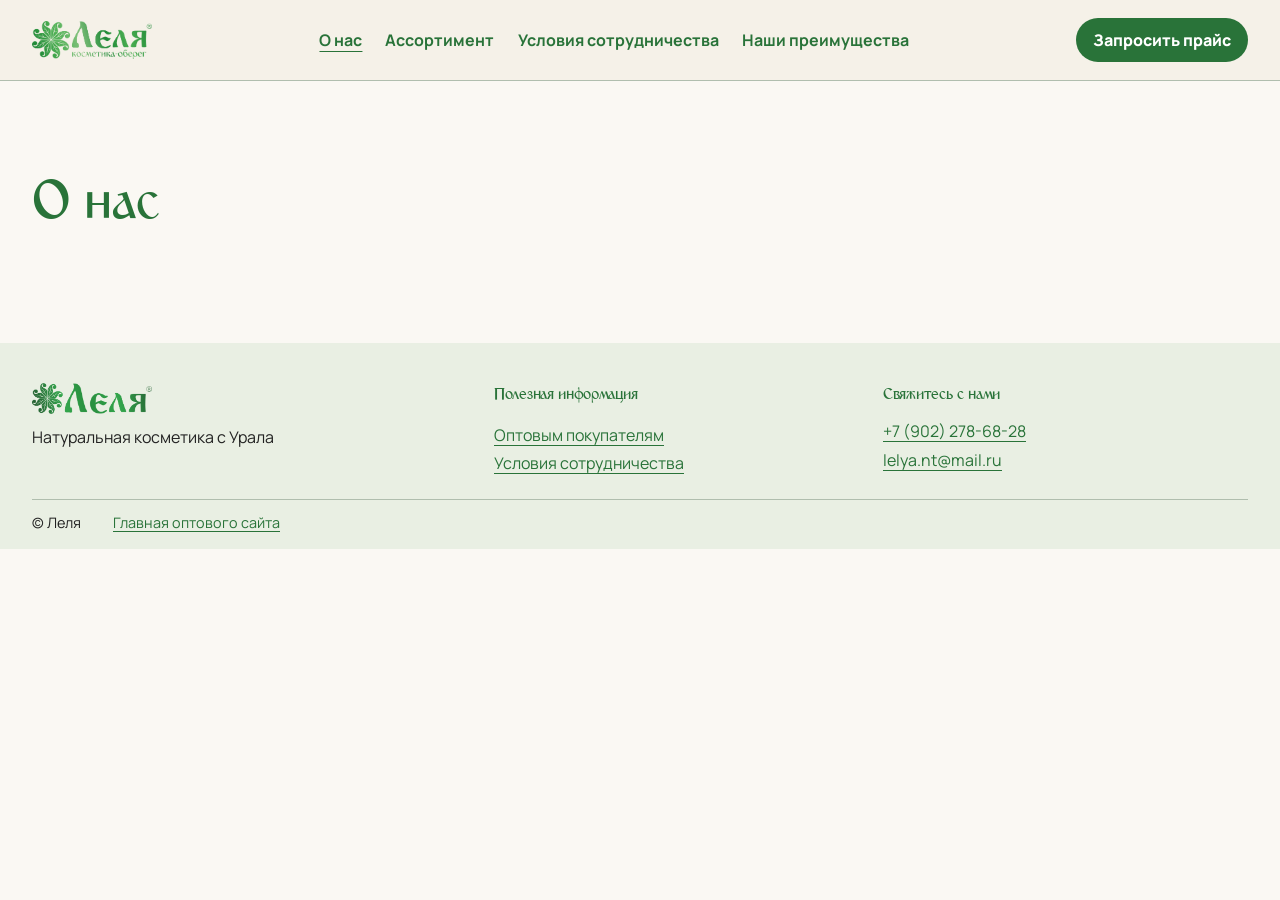
==== about.html @ 3afdf1a1 "Improve cards and add partner navigation pages" ====
<!doctype html>
<html lang="ru">
<head>
<meta charset="utf-8">
<meta name="viewport" content="width=device-width, initial-scale=1">
<meta name="description" content="О производителе натуральной косметики «Леля».">
<title>О нас&nbsp;— Леля оптом</title>
<link rel="icon" href="assets/icon.png">
<link rel="stylesheet" href="https://fonts.googleapis.com/css2?family=Manrope:wght@400;500;600;700;800&amp;display=swap">
<link rel="stylesheet" href="styles.css">
</head>
<body>
<a class="skip" href="#about">К&nbsp;содержанию</a>
<header class="header">
  <div class="wrap header-inner">
    <a href="index.html" aria-label="Леля — главная оптового сайта"><img class="logo" src="assets/logo-header.png" alt="Леля"></a>
    <nav class="desktop-menu" aria-label="Основное меню"><a href="about.html" aria-current="page">О&nbsp;нас</a><a href="assortment.html">Ассортимент</a><a href="terms.html">Условия сотрудничества</a><a href="benefits.html">Наши преимущества</a></nav>
    <details class="mobile-menu">
      <summary aria-label="Меню"><span aria-hidden="true"></span></summary>
      <nav aria-label="Основное меню"><a href="about.html" aria-current="page">О&nbsp;нас</a><a href="assortment.html">Ассортимент</a><a href="terms.html">Условия сотрудничества</a><a href="benefits.html">Наши преимущества</a></nav>
    </details>
    <a class="button small" href="index.html#contact">Запросить прайс</a>
  </div>
</header>
<main id="about" class="wrap section">
  <h1 class="terms-title">О&nbsp;нас</h1>
</main>
<footer class="footer history">
  <div class="wrap footer-grid">
    <div><a href="index.html"><img class="logo" src="assets/logo.png" alt="Леля"></a><p>Натуральная косметика с&nbsp;Урала</p></div>
    <nav aria-label="Полезная информация"><h3>Полезная информация</h3><a href="index.html#partners">Оптовым покупателям</a><a href="terms.html">Условия сотрудничества</a></nav>
    <div><h3>Свяжитесь с&nbsp;нами</h3><address><a href="tel:+79022786828">+7 (902) 278-68-28</a><a href="mailto:lelya.nt@mail.ru">lelya.nt@mail.ru</a></address></div>
  </div>
  <div class="wrap footer-bottom"><span>©&nbsp;Леля</span><a href="index.html">Главная оптового сайта</a></div>
</footer>
</body>
</html>
---- styles.css ----
@font-face {
  font-family: Milelya;
  src: url("assets/Milelya.woff2") format("woff2");
  font-style: normal;
  font-weight: 500;
  font-display: swap;
}

:root {
  --ink: #222222;
  --green: #297339;
  --deep: var(--green);
  --cream: #faf8f3;
  --header-cream: #f5f1e8;
  --mist: #e9efe3;
  --line: #b0beae;
  --white: #ffffff;
  --field-line: #4a4a4a;
  --error-ink: #822929;
  --error-background: #f9f2ef;
  --heading-font: Milelya, Manrope, system-ui, sans-serif;
  color: var(--ink);
  background: var(--cream);
  font: 100%/1.5 Manrope, system-ui, sans-serif;
}
* { box-sizing: border-box; }
body { margin: 0; }
html { scroll-padding-top: 6.5rem; }
img { display: block; max-width: 100%; }
a { color: var(--deep); text-underline-offset: .23em; }
a:hover { text-decoration-thickness: 2px; }
:focus-visible { outline: 3px solid var(--green); outline-offset: 4px; }
p { margin: 0 0 .85rem; }
h1, h2, h3 { margin: 0 0 .75rem; font-family: var(--heading-font); font-weight: 500; line-height: 1.1; letter-spacing: -.3px; color: var(--deep); }
h1 { font-size: clamp(2.9rem, 6vw, 5.6rem); }
h2 { font-size: clamp(2.2rem, 4vw, 3.8rem); }
h3 { font-size: 1.2rem; line-height: 1.25; }
.wrap { width: min(76rem, calc(100% - 3rem)); margin-inline: auto; }
.section { padding-block: clamp(3rem, 7vw, 6.5rem); }
.skip { position: absolute; top: .5rem; left: .5rem; transform: translateY(-200%); padding: .6rem; background: white; z-index: 4; }
.skip:focus { transform: none; }
.header { position: sticky; top: 0; z-index: 3; background: var(--header-cream); border-bottom: 1px solid var(--line); }
.header-inner { min-height: 5rem; display: flex; justify-content: space-between; align-items: center; gap: 1rem; }
.logo { width: 7.5rem; height: auto; }
.desktop-menu { display: flex; align-items: center; gap: clamp(.7rem, 1.8vw, 1.65rem); }
.mobile-menu { display: none; }
.header nav a { text-decoration: none; font-weight: 700; }
.header nav a:hover { text-decoration: underline; }
.header nav a[aria-current] { text-decoration: underline; text-underline-offset: .3em; }
.button { display: inline-flex; align-items: center; justify-content: center; padding: .85rem 1.35rem; border: 1px solid transparent; border-radius: 2rem; background: var(--green); color: var(--white); font: inherit; font-weight: 800; text-decoration: none; cursor: pointer; }
.button:hover { text-decoration: underline; }
.small { padding: .55rem 1rem; }
@media (prefers-reduced-motion: no-preference) {
  .header-inner > .button { animation: header-price-pulse 5s ease-in-out 4.5s infinite; }
}
@keyframes header-price-pulse {
  0%, 20%, 100% { scale: 1; }
  10% { scale: 1.1; }
}
.hero { display: grid; grid-template-columns: 1fr 1fr; align-items: center; gap: clamp(1.4rem, 4vw, 4rem); padding-block: clamp(2rem, 6vw, 5rem) 3rem; }
.hero-image { width: 100%; height: 100%; min-height: 24rem; max-height: 33rem; object-fit: cover; object-position: 66% center; border-radius: .75rem; background: var(--mist); }
.hero-carousel {
  position: relative;
  width: 100%;
  height: 100%;
  min-height: 24rem;
  max-height: 33rem;
  overflow: hidden;
  touch-action: pan-y pinch-zoom;
  isolation: isolate;
  border-radius: .75rem;
  background: var(--mist);
}
.carousel-photo {
  position: absolute;
  inset: 0;
  width: 100%;
  height: 100%;
  object-fit: cover;
  opacity: 0;
  transition: opacity .55s ease;
}
.carousel-photo.is-active { opacity: 1; }
.carousel-original { object-position: 66% center; }
.carousel-controls {
  position: absolute;
  right: .8rem;
  bottom: .8rem;
  display: flex;
  gap: .35rem;
}
.carousel-controls[hidden] { display: none; }
.carousel-controls button {
  min-width: 2.75rem;
  min-height: 2.75rem;
  padding: .25rem .7rem;
  border: 1px solid var(--line);
  border-radius: 2rem;
  background: var(--white);
  color: var(--deep);
  font: inherit;
  font-weight: 800;
  cursor: pointer;
}
@media (prefers-reduced-motion: reduce) {
  .carousel-photo { transition: none; }
}
.eyebrow { color: var(--green); font-size: .9rem; font-weight: 800; letter-spacing: .085em; text-transform: uppercase; }
.intro { max-width: 36rem; font-size: 1.12rem; }
.facts, .partner-copy { grid-column: 1 / -1; }
.facts { display: grid; grid-template-columns: repeat(4, 1fr); padding: 1rem; background: var(--mist); border-radius: .75rem; }
.facts div { padding: .65rem 1rem; }
.facts div + div { border-left: 1px solid var(--line); }
.facts strong, .facts span { display: block; }
.facts strong { font-family: var(--heading-font); font-weight: 500; font-size: clamp(1.4rem, 3vw, 2.4rem); color: var(--deep); }
.facts span { font-size: .92rem; }
.partner-copy, .split { display: grid; grid-template-columns: 1fr 1fr; gap: clamp(1rem, 5vw, 5rem); }
.partner-copy { align-items: start; }
.partner-copy h2 { font-size: clamp(2rem, 3.5vw, 3rem); }
.hero-actions { display: flex; align-items: stretch; gap: .5rem; }
.hero-actions .button { min-width: 0; padding-inline: clamp(.55rem, 1.5vw, 1.1rem); text-align: center; font-size: clamp(.875rem, 1.5vw, 1rem); }
.hero-actions .button:hover, .header-inner > .button:hover, .assortment-action .button:hover, .button-light:hover { text-decoration: none; }
@media (hover: hover) and (pointer: fine) {
  .hero-actions .button:hover { box-shadow: 0 5px 14px rgb(34 34 34 / 15%); }
}
@media (hover: hover) and (pointer: fine) and (prefers-reduced-motion: no-preference) {
  .hero-actions .button { transition: scale .2s ease, box-shadow .2s ease; }
  .assortment-action .button, .button-light { transition: scale .2s ease; }
  .hero-actions .button:hover, .assortment-action .button:hover, .button-light:hover { scale: 1.045; }
}
.button-outline { background: transparent; border-color: var(--green); color: var(--green); }
.button-outline:hover { background: var(--mist); }
.button-light { border-color: var(--line); background: var(--white); color: var(--green); text-align: center; }
.button-light:hover { background: var(--mist); }
.assortment-grid {
  display: grid;
  grid-template-columns: repeat(3, minmax(0, 1fr));
  gap: clamp(.85rem, 2vw, 1.6rem);
  margin-top: 1.5rem;
}
.assortment-card {
  display: grid;
  grid-template-rows: auto 1fr;
  min-width: 0;
  overflow: hidden;
  border-radius: 1rem;
  background: var(--mist);
  box-shadow: 0 2px 12px rgb(34 34 34 / 6%);
}
.assortment-card img { width: 100%; height: auto; aspect-ratio: 3 / 2; object-fit: cover; }
.assortment-card h3 {
  margin: 0;
  padding: .95rem clamp(1rem, 2vw, 1.4rem);
  color: var(--ink);
  font-family: Manrope, system-ui, sans-serif;
  font-size: clamp(1rem, 1.5vw, 1.15rem);
  font-weight: 500;
  line-height: 1.25;
  letter-spacing: normal;
  overflow-wrap: break-word;
}
.assortment-action { display: flex; flex-wrap: wrap; align-items: center; gap: .8rem 1.4rem; margin-top: 1.65rem; }
.assortment-action p { margin: 0; }
.assortment-heading { display: flex; align-items: center; justify-content: space-between; flex-wrap: wrap; gap: .5rem 1rem; }
.assortment-heading h2 { margin: 0; }
.assortment-heading a { font-weight: 700; }
.catalog-tools { margin-top: 1.5rem; }
#catalog > .intro { max-width: none; }
.catalog-filters { display: flex; flex-wrap: wrap; gap: .5rem; margin-top: .9rem; }
.catalog-tools[hidden], .catalog-grid [hidden], #catalog-more[hidden] { display: none; }
.catalog-filters button {
  padding: .5rem .9rem;
  border: 1px solid var(--line);
  border-radius: 2rem;
  background: var(--white);
  color: var(--ink);
  font: inherit;
  font-weight: 700;
  cursor: pointer;
}
.catalog-filters button:hover { border-color: var(--green); }
.catalog-filters button[aria-pressed="true"] { border-color: var(--green); background: var(--green); color: var(--white); }
.catalog-card-copy { padding: 1rem 1.25rem; }
.catalog-card-copy h2 { margin: 0; color: var(--ink); font: 500 1rem/1.3 Manrope, system-ui, sans-serif; letter-spacing: normal; }
.catalog-grid { grid-template-columns: repeat(4, minmax(0, 1fr)); }
.catalog-photo {
  width: 100%;
  aspect-ratio: 3 / 4;
  overflow: hidden;
  background: var(--white);
}
.catalog-grid .catalog-photo img {
  width: 100%;
  height: 100%;
  aspect-ratio: auto;
  object-fit: contain;
}
.catalog-card-copy { border-top: 1px solid var(--line); background: var(--white); }
#catalog-count { margin: .85rem 0 0; }
#catalog-more { display: flex; margin: 1.5rem auto 0; }
#catalog .assortment-action { justify-content: space-between; padding: clamp(1.2rem, 3vw, 2rem); border-radius: 1rem; background: var(--header-cream); }
#catalog .assortment-action h2 { font-size: clamp(1.6rem, 3vw, 2.4rem); }
.history { background: var(--mist); }
.timeline article { padding: 1rem 0; border-top: 1px solid var(--line); }
.timeline p { margin-bottom: 0; }
.terms-title { font-size: clamp(2.35rem, 5vw, 4.5rem); }
.terms-steps { margin-block: 2rem 3rem; }
.terms-action { margin: 1.5rem 0 0; }
.terms-grid { display: grid; gap: 1rem; margin-top: 1.5rem; }
.terms-card { position: relative; display: grid; grid-template-columns: minmax(0, 3fr) minmax(0, 2fr); align-items: stretch; overflow: hidden; border: 1px solid var(--line); border-radius: .75rem; background: var(--mist); box-shadow: 0 3px 12px rgb(34 34 34 / 8%); }
@media (hover: hover) and (pointer: fine) and (prefers-reduced-motion: no-preference) {
  .terms-card, .benefit-link { transition: scale .25s ease, box-shadow .25s ease; }
  .terms-card:hover, .benefit-link:hover {
    z-index: 1;
    scale: 1.012;
    box-shadow: 0 7px 19px rgb(34 34 34 / 12%);
  }
}
.terms-copy { align-self: center; padding: clamp(1rem, 4vw, 3rem); }
.terms-copy h2 { font-size: clamp(1.75rem, 3vw, 2.8rem); }
.terms-copy p { margin: 0; max-width: 38rem; }
.terms-card img { width: 100%; height: 100%; min-height: 12rem; aspect-ratio: 2 / 1; object-fit: cover; }
form, .demo-request { background: var(--white); padding: clamp(1rem, 3vw, 2rem); border: 1px solid var(--line); border-radius: .75rem; }
.contact { background: var(--mist); }
address { display: grid; justify-items: start; gap: .35rem; font-style: normal; }
.contact address { font-size: 1.15rem; font-weight: 700; }
form label, .demo-request label { display: grid; gap: .25rem; margin-bottom: .8rem; font-weight: 700; }
input, textarea { width: 100%; border: 1px solid var(--field-line); border-radius: .4rem; background: var(--white); padding: .55rem .7rem; color: var(--ink); font: inherit; }
textarea { resize: vertical; }
.form-note { margin: .55rem 0 0; font-size: .9rem; }
.form-note + .button { margin-top: .8rem; }
#request-status:empty { margin: 0; }
#request-status[data-error] { padding: .45rem .65rem; border-radius: .4rem; background: var(--error-background); color: var(--error-ink); }
.footer { padding-block: 2.5rem 1rem; }
.footer-grid { display: grid; grid-template-columns: 1.2fr 1fr 1fr; gap: 1.5rem; }
.footer-grid nav { display: grid; justify-items: start; align-content: start; gap: .25rem; }
.footer-grid p { margin-top: .7rem; }
.footer-bottom { display: flex; flex-wrap: wrap; gap: .6rem 2rem; border-top: 1px solid var(--line); margin-top: 1.5rem; padding-top: .75rem; font-size: .9rem; }
.partner-home .section { padding-block: clamp(2.75rem, 5vw, 4.5rem); }
.partner-home .hero {
  grid-template-columns: minmax(0, .9fr) minmax(0, 1.1fr);
  gap: clamp(1.25rem, 4vw, 3.5rem);
  padding-block: clamp(1.5rem, 4vw, 3rem);
}
.partner-home h1 { font-size: clamp(2.65rem, 4.6vw, 4.8rem); }
.partner-home .hero-copy > p:not(.eyebrow) { max-width: 35rem; }
.partner-home .hero-carousel { align-self: stretch; min-height: clamp(25rem, 39vw, 34rem); }
.line-icon { display: block; width: 1.8rem; height: 1.8rem; fill: none; stroke: var(--green); stroke-width: 1.35; stroke-linecap: round; stroke-linejoin: round; }
.partner-facts .facts {
  grid-template-columns: repeat(5, minmax(0, 1fr));
  padding: 1.4rem 0;
  border-radius: .75rem;
  text-align: center;
}
.partner-facts .facts div { padding: .65rem .5rem; }
.partner-facts .line-icon { margin: 0 auto .45rem; }
.partner-facts .facts strong { font-size: clamp(1.15rem, 2vw, 1.8rem); }
.business-grid, .benefits-grid {
  display: grid;
  grid-template-columns: repeat(3, minmax(0, 1fr));
  gap: .7rem;
  margin-top: 1.25rem;
}
.benefits-grid { grid-template-columns: repeat(5, minmax(0, 1fr)); }
.business .intro { max-width: none; }
.business-grid article, .benefits-grid article, .benefit-link {
  padding: 1rem;
  border-radius: .65rem;
  background: var(--mist);
  overflow-wrap: break-word;
}
.benefit-link { display: block; position: relative; color: inherit; text-decoration: none; }
.benefit-link:focus-visible h3 { text-decoration: underline; text-underline-offset: .2em; }
.business-grid article { text-align: center; }
.business-grid .line-icon { margin: 0 auto .75rem; }
.benefits-grid .line-icon { margin-bottom: .75rem; }
.business-grid h3, .benefits-grid h3 { font-size: clamp(1.2rem, 2vw, 1.55rem); overflow-wrap: break-word; }
.business-grid p, .benefits-grid p { margin: 0; }
@supports (grid-template-rows: subgrid) {
  .business-grid > article, .benefits-grid > article, .benefits-grid > .benefit-link, .partner-steps > li {
    display: grid;
    grid-row: span 3;
    grid-template-rows: subgrid;
    row-gap: .55rem;
    align-items: start;
  }
  .business-grid .line-icon { margin: 0 auto; }
  .benefits-grid .line-icon, .business-grid h3, .benefits-grid h3,
  .partner-steps li::before, .partner-steps li p { margin: 0; }
}
.brand-story, .shelf-story, .trust-story {
  display: grid;
  grid-template-columns: 1fr 1fr;
  align-items: stretch;
  overflow: hidden;
  border-radius: .75rem;
  background: var(--header-cream);
}
.shelf-story { background: var(--mist); }
.trust-story { margin-top: 1.25rem; }
.brand-story > img, .shelf-story > img, .trust-story > img { width: 100%; height: 100%; max-height: 29rem; object-fit: cover; }
.brand-story-copy { align-self: center; max-width: 40rem; padding: clamp(1.5rem, 4vw, 4rem); }
.brand-story-copy h2 { font-size: clamp(2rem, 3.6vw, 3.25rem); }
.brand-values { display: grid; grid-template-columns: repeat(2, minmax(0, 1fr)); gap: .6rem 1.5rem; padding-left: 1.15rem; }
.partner-home .assortment-action { justify-content: space-between; padding: clamp(1.2rem, 3vw, 2rem); border: 1px solid var(--line); border-radius: 1rem; background: var(--header-cream); }
.partner-home .assortment-action h3 { font-size: clamp(1.85rem, 3.2vw, 2.45rem); line-height: 1.1; margin-bottom: .35rem; }
.partner-steps {
  display: grid;
  grid-template-columns: repeat(6, minmax(0, 1fr));
  gap: 1rem;
  margin: 1.5rem 0 0;
  padding: 0;
  list-style: none;
  counter-reset: step;
}
.partner-steps li { counter-increment: step; }
.partner-steps li::before {
  content: counter(step, decimal-leading-zero);
  display: grid;
  place-items: center;
  width: 2.35rem;
  aspect-ratio: 1;
  margin-bottom: .65rem;
  border: 1px solid var(--line);
  border-radius: 50%;
  color: var(--green);
  font-family: var(--heading-font);
}
.partner-steps p { margin: .3rem 0 0; }
.partner-home .contact { background: transparent; }
.partner-home .contact > .wrap { padding: clamp(1rem, 4vw, 3rem); border-radius: .75rem; background: var(--mist); }
.partner-home .contact .split { grid-template-columns: minmax(0, .85fr) minmax(0, 1.15fr); }
.request-fields { display: grid; grid-template-columns: repeat(2, minmax(0, 1fr)); column-gap: .85rem; }
.request-wide { grid-column: 1 / -1; }
.request-fields select { min-width: 0; width: 100%; border: 1px solid var(--field-line); border-radius: .4rem; background: var(--white); padding: .55rem .7rem; color: var(--ink); font: inherit; }
@media (max-width: 68rem) {
  .benefits-grid, .partner-steps { grid-template-columns: repeat(3, minmax(0, 1fr)); }
  .catalog-grid { grid-template-columns: repeat(3, minmax(0, 1fr)); }
}
@media (max-width: 60rem) {
  .assortment-grid:not(.catalog-grid) { grid-template-columns: repeat(2, minmax(0, 1fr)); }
  html { scroll-padding-top: 4.5rem; }
  .header-inner { position: relative; min-height: 0; gap: .5rem; padding-block: .5rem; }
  .header-inner > a:first-child { margin-right: auto; }
  .header-inner .logo { width: clamp(6.25rem, 24vw, 8rem); }
  .header-inner > .button { min-height: 2.75rem; white-space: nowrap; }
  .desktop-menu { display: none; }
  .mobile-menu { display: block; }
  .mobile-menu summary {
    display: grid;
    place-items: center;
    width: 2.75rem;
    height: 2.75rem;
    border: 1px solid var(--line);
    border-radius: .65rem;
    color: var(--green);
    background: var(--white);
    list-style: none;
    cursor: pointer;
  }
  .mobile-menu summary::-webkit-details-marker { display: none; }
  .mobile-menu summary span { width: 1.1rem; height: 2px; background: currentColor; box-shadow: 0 -5px currentColor, 0 5px currentColor; }
  .mobile-menu[open] summary { background: var(--mist); }
  .mobile-menu nav {
    position: absolute;
    inset: 100% 0 auto;
    padding: .35rem .8rem;
    border: 1px solid var(--line);
    border-radius: .75rem;
    background: var(--cream);
    box-shadow: 0 6px 22px rgb(34 34 34 / 14%);
  }
  .mobile-menu nav a { display: flex; align-items: center; min-height: 2.75rem; padding: .3rem .5rem; }
  .mobile-menu nav a + a { border-top: 1px solid var(--line); }
}
@media (max-width: 56rem) {
  .partner-home .hero { grid-template-columns: 1fr; }
  .partner-home .hero-carousel { height: auto; min-height: 0; max-height: none; aspect-ratio: 4 / 3; }
  .partner-home .hero-copy > p:not(.eyebrow) { max-width: none; }
  .partner-facts .facts { grid-template-columns: repeat(3, minmax(0, 1fr)); }
  .partner-facts .facts div { border: 0; }
  .request-fields label { min-width: 0; }
}
@media (max-width: 48rem) {
  .wrap { width: calc(100% - 2rem); }
  .hero, .partner-copy, .split, .terms-card { grid-template-columns: 1fr; }
  .business-grid, .partner-home .contact .split, .brand-story, .shelf-story, .trust-story { grid-template-columns: 1fr; }
  .partner-home .hero { gap: 1.15rem; }
  .hero-actions .button { flex: 1 1 0; min-height: 3rem; }
  .terms-card img { height: auto; min-height: 0; }
  .hero-image { height: auto; min-height: 0; max-height: none; aspect-ratio: 16 / 9; }
  .brand-story > img, .shelf-story > img, .trust-story > img { height: auto; max-height: none; aspect-ratio: 16 / 9; }
  .catalog-card-copy { padding: .7rem .85rem; }
  .catalog-card-copy h2 { margin: 0; font-size: .95rem; overflow-wrap: anywhere; }
  .catalog-filters button { min-height: 2.75rem; }
  .footer-grid { grid-template-columns: 1fr; }
}
@media (max-width: 44rem) {
  .catalog-grid { grid-template-columns: repeat(2, minmax(0, 1fr)); gap: .75rem; }
}
@media (max-width: 32rem) {
  .assortment-grid:not(.catalog-grid), .partner-steps, .request-fields { grid-template-columns: 1fr; }
  .benefits-grid, .partner-facts .facts, .brand-values { grid-template-columns: repeat(2, minmax(0, 1fr)); }
  .benefits-grid article, .benefit-link { padding: .8rem; }
  .partner-facts .facts div:last-child { grid-column: 1 / -1; }
  .partner-home .contact > .wrap { padding: .85rem; }
  .partner-home .contact .button, .assortment-action .button, .terms-action .button { width: 100%; text-align: center; }
}

.demo-request > .form-note:first-child { margin: 0 0 1rem; }
.demo-request button:disabled { opacity: .65; cursor: default; }
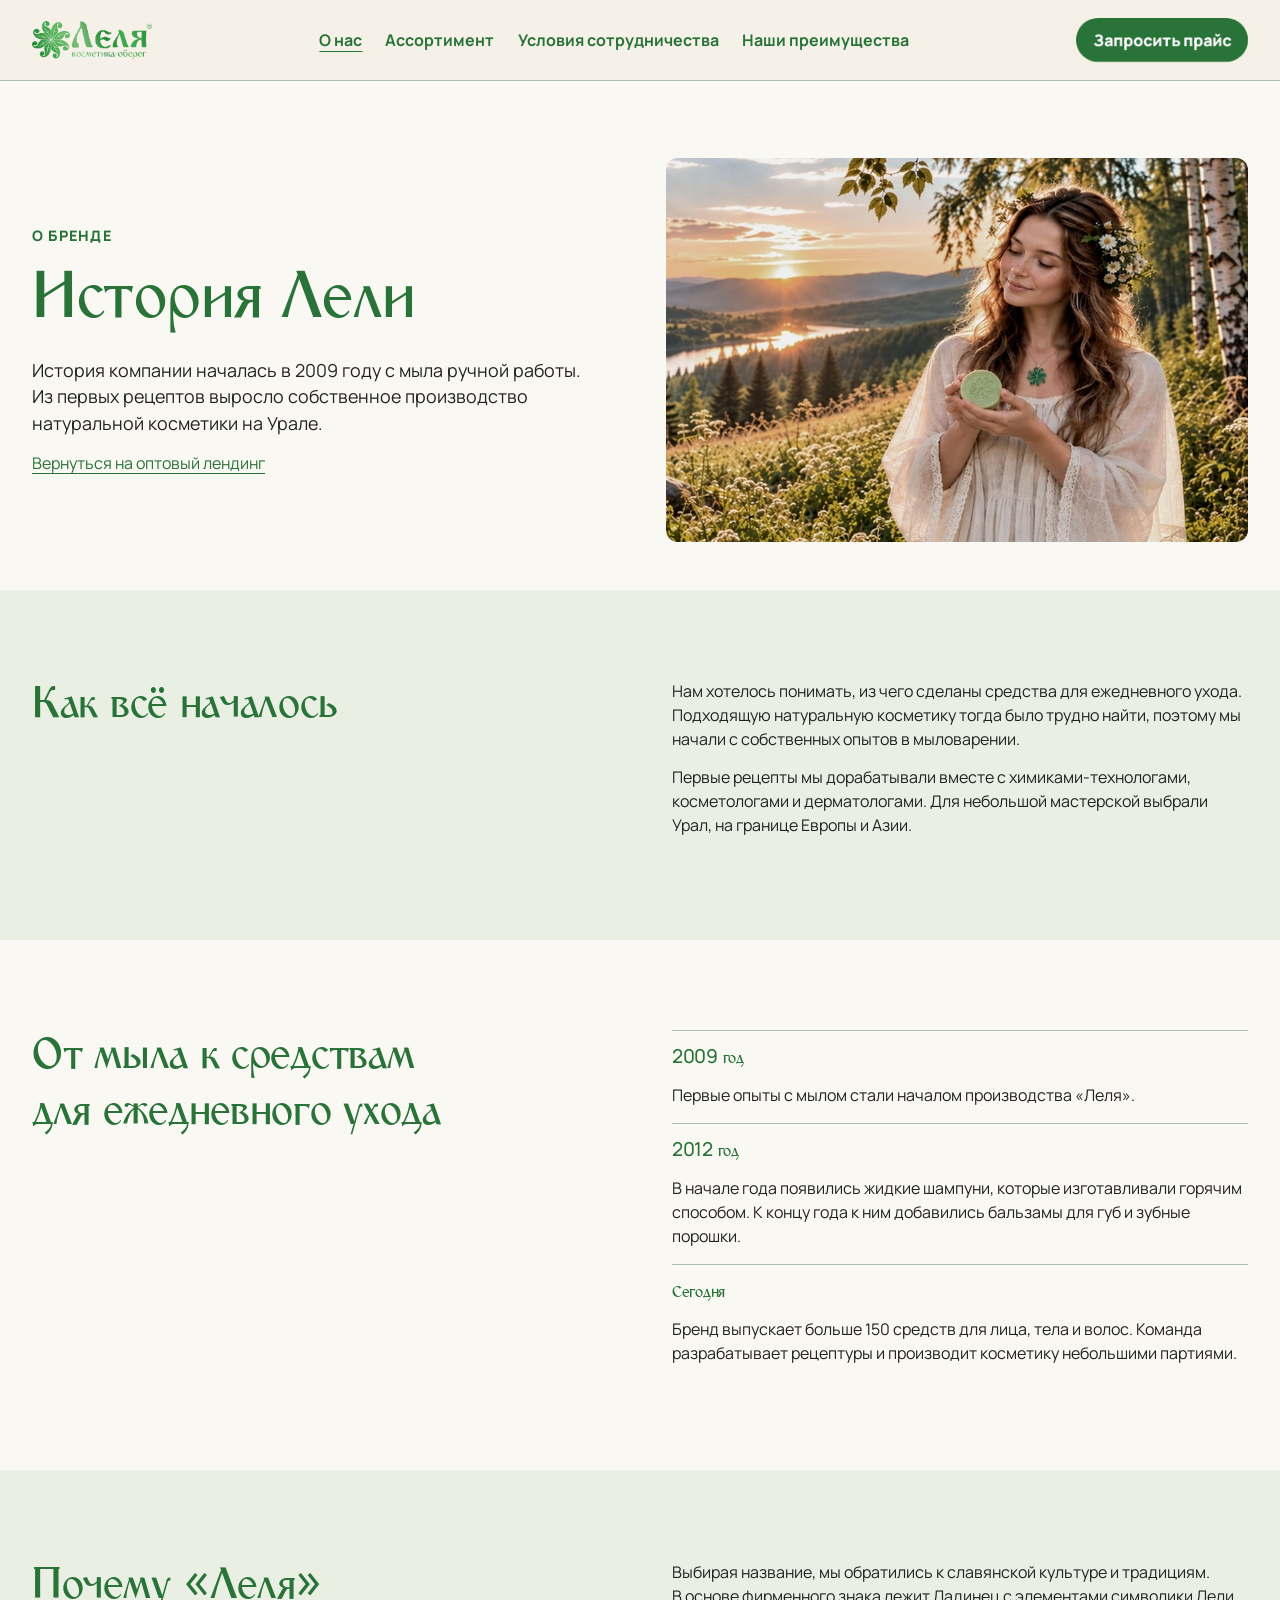
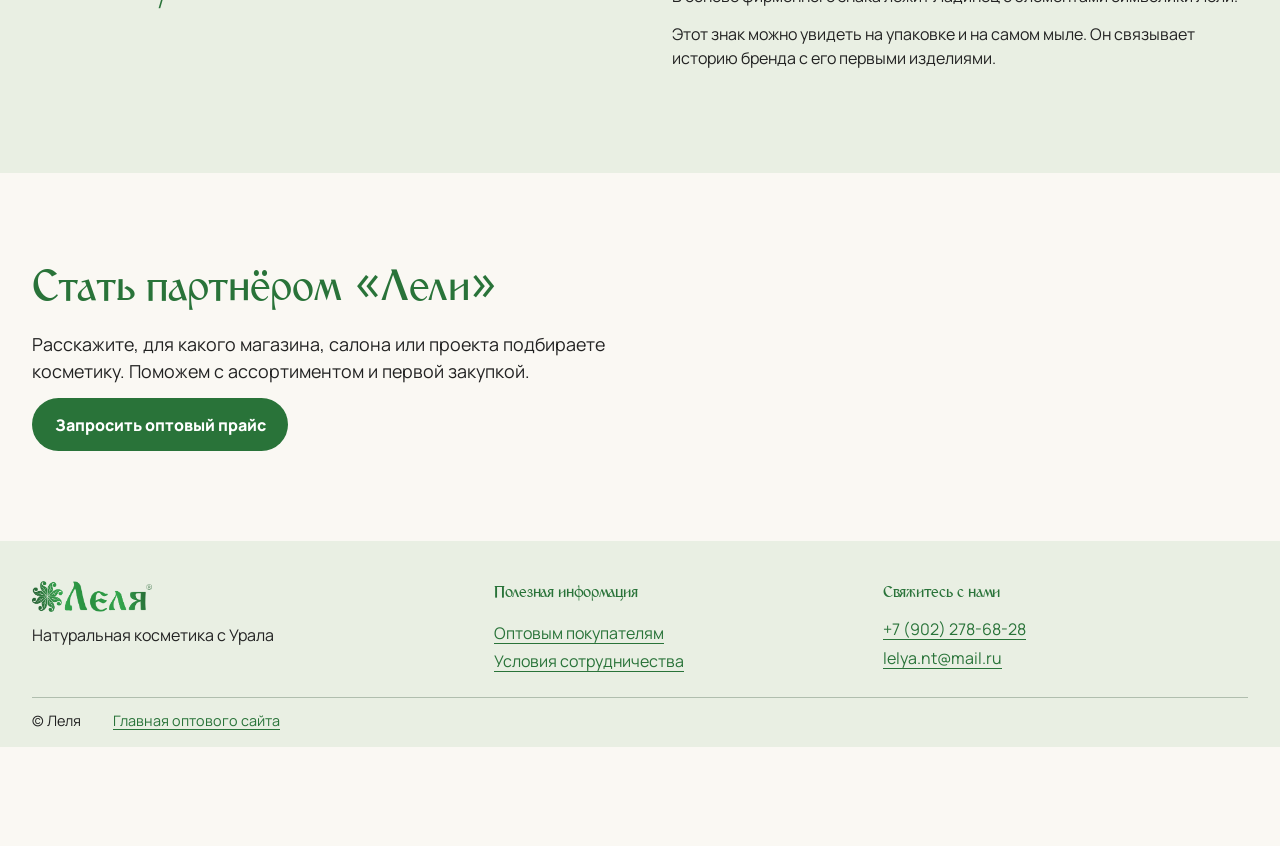
==== commit 36db12e9: "Restore About history and limit hamburger to touch layouts" ====
--- a/about.html
+++ b/about.html
@@ -1,37 +1,11 @@
-<!doctype html>
-<html lang="ru">
-<head>
-<meta charset="utf-8">
-<meta name="viewport" content="width=device-width, initial-scale=1">
-<meta name="description" content="О производителе натуральной косметики «Леля».">
-<title>О нас&nbsp;— Леля оптом</title>
-<link rel="icon" href="assets/icon.png">
-<link rel="stylesheet" href="https://fonts.googleapis.com/css2?family=Manrope:wght@400;500;600;700;800&amp;display=swap">
-<link rel="stylesheet" href="styles.css">
-</head>
-<body>
-<a class="skip" href="#about">К&nbsp;содержанию</a>
-<header class="header">
-  <div class="wrap header-inner">
-    <a href="index.html" aria-label="Леля — главная оптового сайта"><img class="logo" src="assets/logo-header.png" alt="Леля"></a>
-    <nav class="desktop-menu" aria-label="Основное меню"><a href="about.html" aria-current="page">О&nbsp;нас</a><a href="assortment.html">Ассортимент</a><a href="terms.html">Условия сотрудничества</a><a href="benefits.html">Наши преимущества</a></nav>
-    <details class="mobile-menu">
-      <summary aria-label="Меню"><span aria-hidden="true"></span></summary>
-      <nav aria-label="Основное меню"><a href="about.html" aria-current="page">О&nbsp;нас</a><a href="assortment.html">Ассортимент</a><a href="terms.html">Условия сотрудничества</a><a href="benefits.html">Наши преимущества</a></nav>
-    </details>
-    <a class="button small" href="index.html#contact">Запросить прайс</a>
-  </div>
-</header>
-<main id="about" class="wrap section">
-  <h1 class="terms-title">О&nbsp;нас</h1>
-</main>
-<footer class="footer history">
-  <div class="wrap footer-grid">
-    <div><a href="index.html"><img class="logo" src="assets/logo.png" alt="Леля"></a><p>Натуральная косметика с&nbsp;Урала</p></div>
-    <nav aria-label="Полезная информация"><h3>Полезная информация</h3><a href="index.html#partners">Оптовым покупателям</a><a href="terms.html">Условия сотрудничества</a></nav>
-    <div><h3>Свяжитесь с&nbsp;нами</h3><address><a href="tel:+79022786828">+7 (902) 278-68-28</a><a href="mailto:lelya.nt@mail.ru">lelya.nt@mail.ru</a></address></div>
-  </div>
-  <div class="wrap footer-bottom"><span>©&nbsp;Леля</span><a href="index.html">Главная оптового сайта</a></div>
-</footer>
-</body>
-</html>
+<!doctype html>
+<html lang="ru">
+<head>
+<meta charset="utf-8">
+<meta name="viewport" content="width=device-width, initial-scale=1">
+<title>О&nbsp;нас — История Лели</title>
+<link rel="canonical" href="history.html">
+<meta http-equiv="refresh" content="0; url=history.html">
+</head>
+<body><a href="history.html">О&nbsp;нас — История Лели</a></body>
+</html>
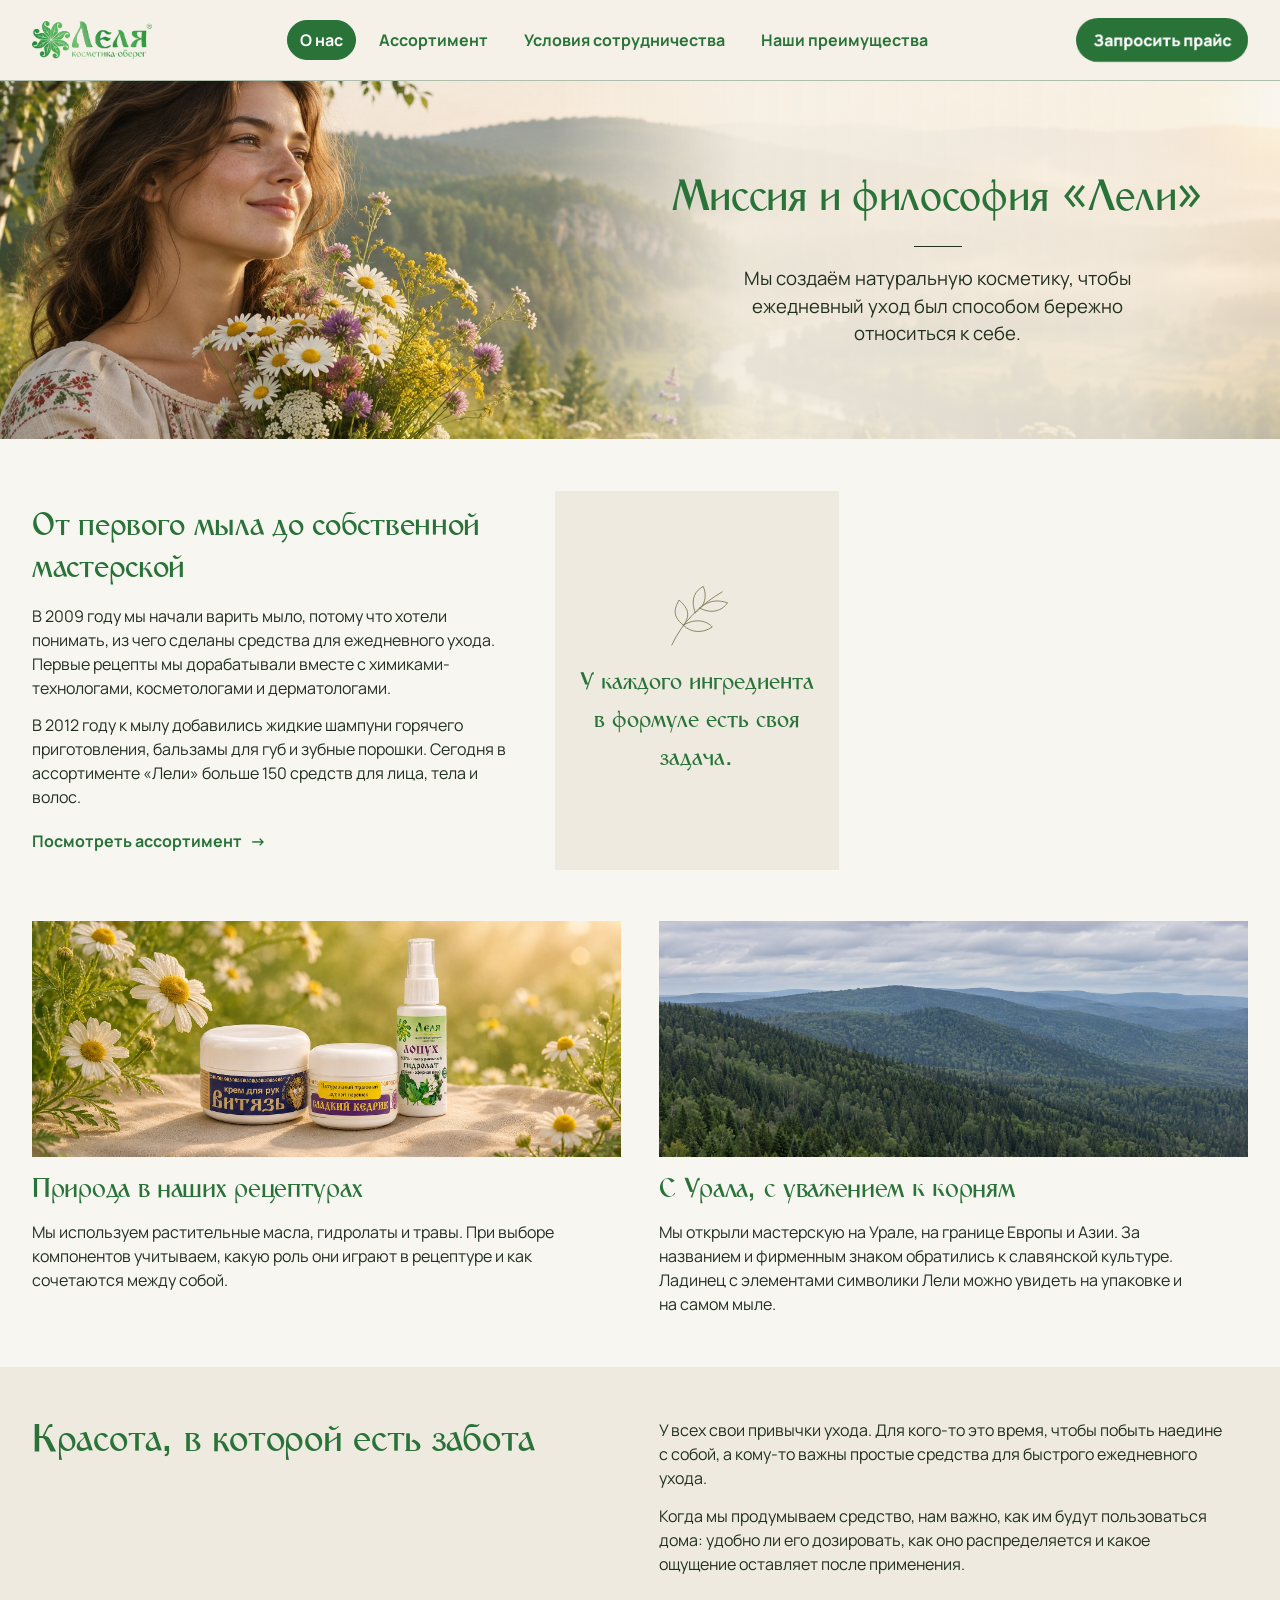
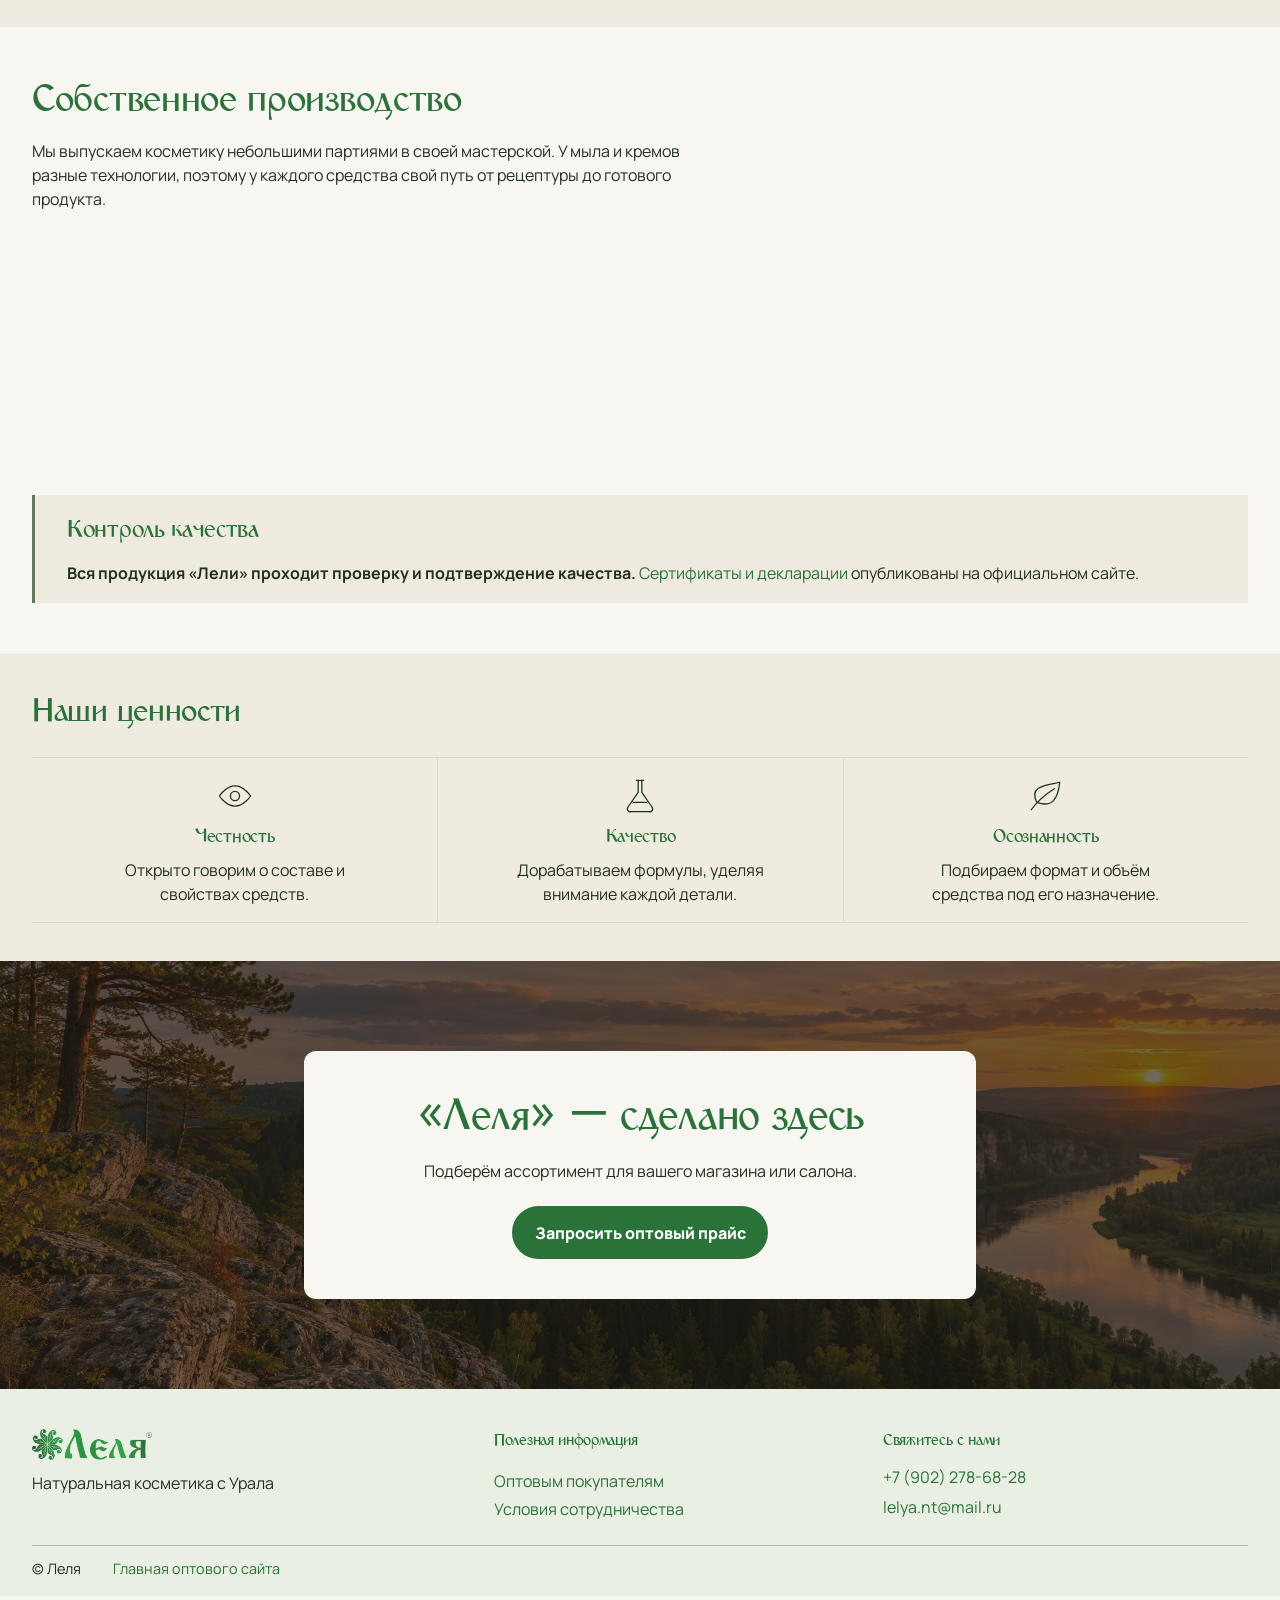
==== commit b6ac7302: "Prepare wholesale content and catalog landing pages for launch" ====
--- a/about.html
+++ b/about.html
@@ -1,6 +1,7 @@
 <!doctype html>
 <html lang="ru">
 <head>
+<meta name="robots" content="noindex,follow">
 <meta charset="utf-8">
 <meta name="viewport" content="width=device-width, initial-scale=1">
 <title>О&nbsp;нас — История Лели</title>
